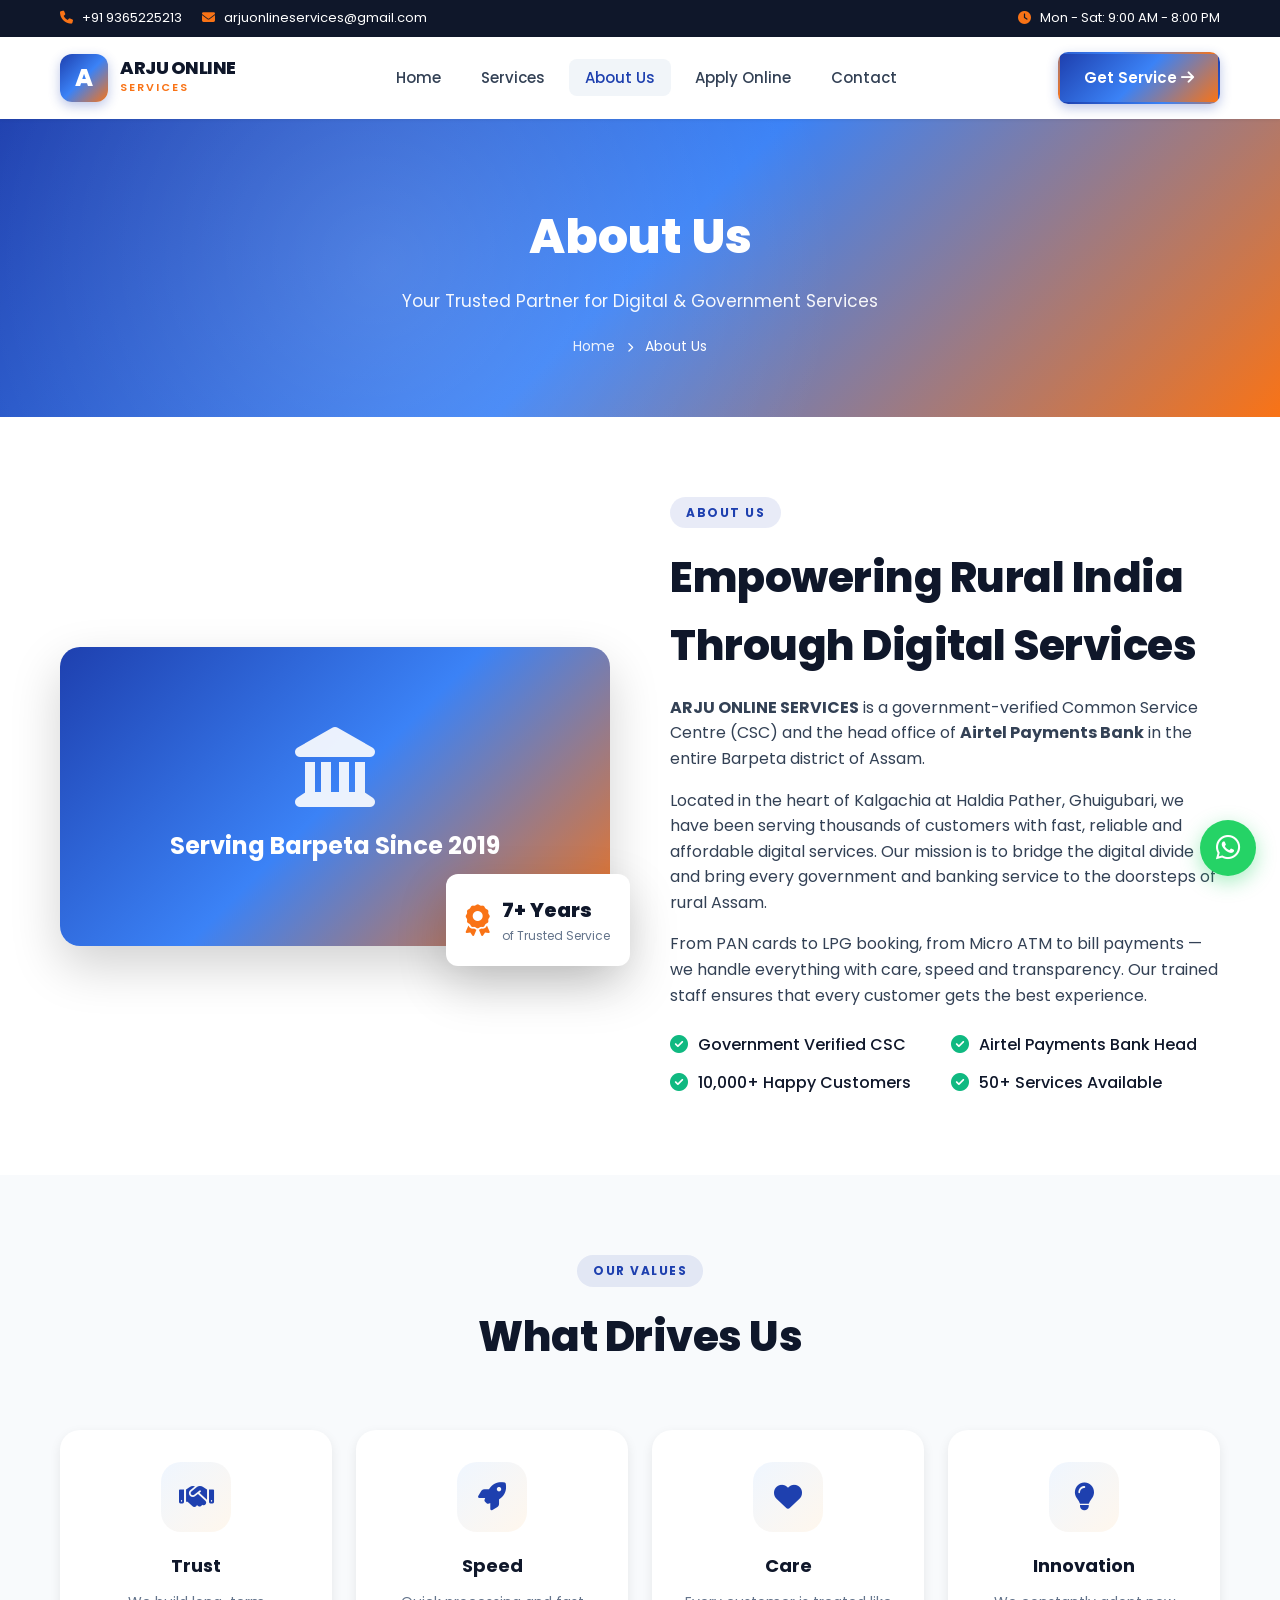
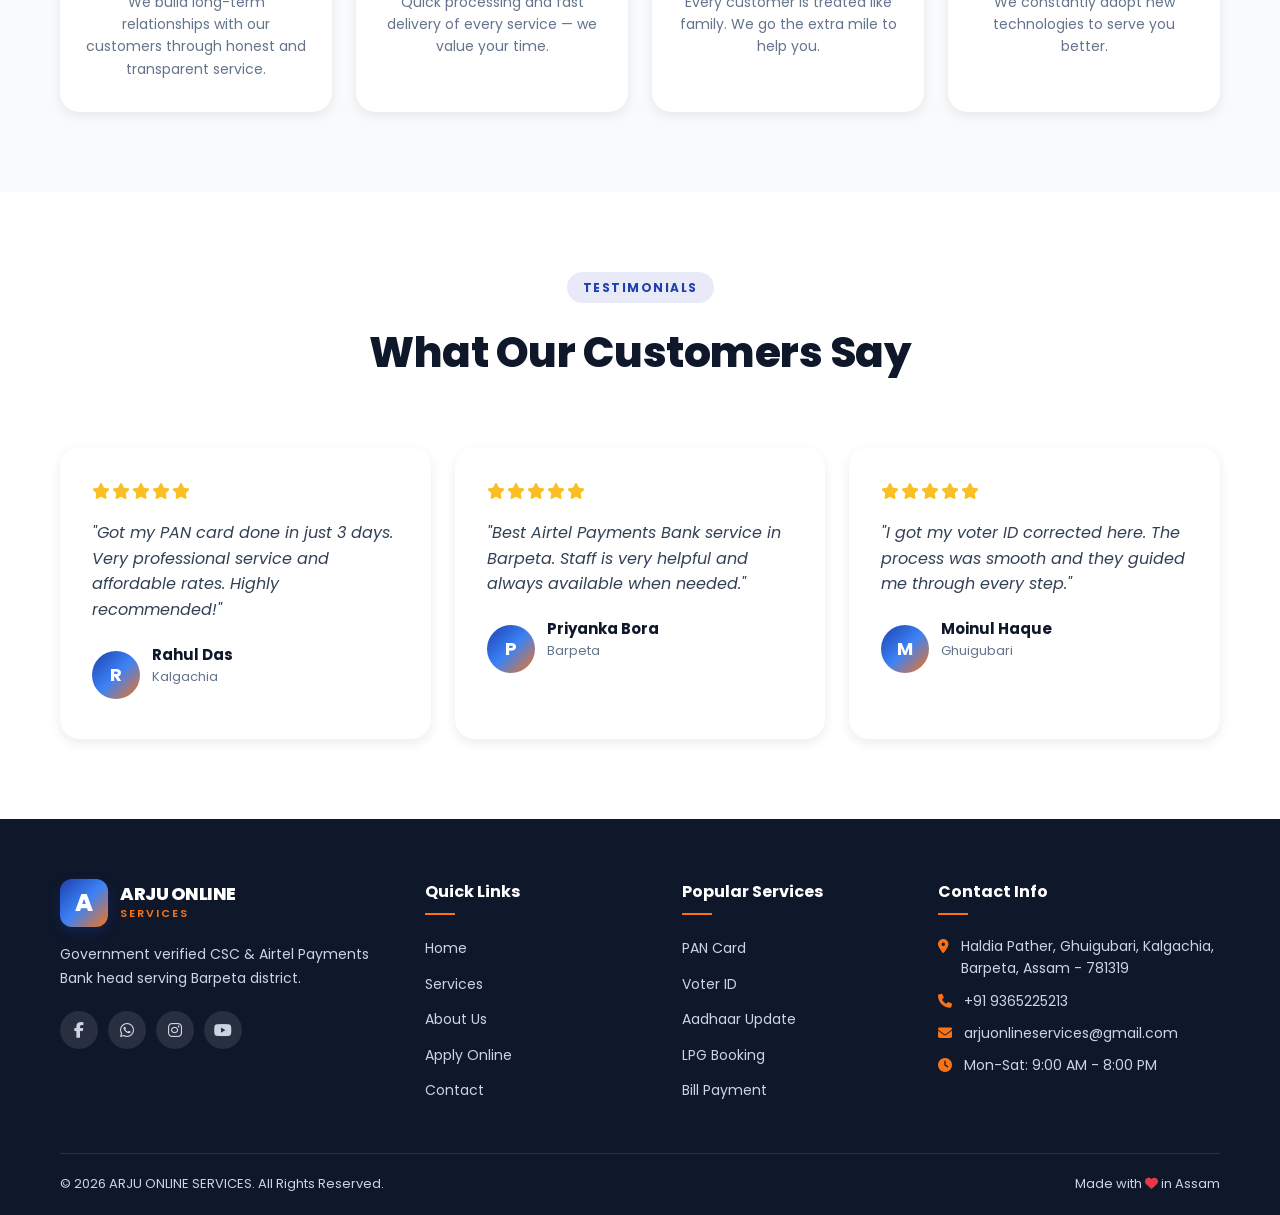
==== about.html @ af77f9fb "Add files via upload" ====
<!DOCTYPE html>
<html lang="en">
<head>
<meta charset="UTF-8" />
<meta name="viewport" content="width=device-width, initial-scale=1.0" />
<title>About Us | ARJU ONLINE SERVICES</title>
<link rel="stylesheet" href="styles.css" />
<link rel="stylesheet" href="https://cdnjs.cloudflare.com/ajax/libs/font-awesome/6.5.1/css/all.min.css" />
<link href="https://fonts.googleapis.com/css2?family=Poppins:wght@300;400;500;600;700;800&display=swap" rel="stylesheet">
</head>
<body>

<div class="top-bar">
  <div class="container top-bar-inner">
    <div class="top-left">
      <span><i class="fas fa-phone"></i> +91 9365225213</span>
      <span class="hide-mobile"><i class="fas fa-envelope"></i> arjuonlineservices@gmail.com</span>
    </div>
    <div class="top-right"><span><i class="fas fa-clock"></i> Mon - Sat: 9:00 AM - 8:00 PM</span></div>
  </div>
</div>

<header class="header" id="header">
  <div class="container nav-container">
    <a href="index.html" class="logo">
      <div class="logo-icon">A</div>
      <div class="logo-text"><h1>ARJU ONLINE</h1><p>SERVICES</p></div>
    </a>
    <nav class="nav" id="nav">
      <ul class="nav-list">
        <li><a href="index.html">Home</a></li>
        <li><a href="services.html">Services</a></li>
        <li><a href="about.html" class="active">About Us</a></li>
        <li><a href="apply.html">Apply Online</a></li>
        <li><a href="contact.html">Contact</a></li>
      </ul>
    </nav>
    <a href="apply.html" class="btn btn-primary nav-cta hide-mobile">Get Service <i class="fas fa-arrow-right"></i></a>
    <button class="menu-toggle" id="menuToggle"><i class="fas fa-bars"></i></button>
  </div>
</header>

<section class="page-header">
  <div class="container">
    <h1>About Us</h1>
    <p>Your Trusted Partner for Digital & Government Services</p>
    <div class="breadcrumb">
      <a href="index.html">Home</a> <i class="fas fa-chevron-right"></i> <span>About Us</span>
    </div>
  </div>
</section>

<section class="section">
  <div class="container">
    <div class="about-grid">
      <div class="about-image">
        <div class="about-img-box">
          <div class="about-badge"><i class="fas fa-award"></i><div><h4>7+ Years</h4><p>of Trusted Service</p></div></div>
          <div class="about-visual">
            <i class="fas fa-landmark"></i>
            <h3>Serving Barpeta Since 2019</h3>
          </div>
        </div>
      </div>
      <div class="about-content">
        <span class="section-tag">ABOUT US</span>
        <h2 class="section-title" style="text-align:left;">Empowering Rural India Through Digital Services</h2>
        <p><strong>ARJU ONLINE SERVICES</strong> is a government-verified Common Service Centre (CSC) and the head office of <strong>Airtel Payments Bank</strong> in the entire Barpeta district of Assam.</p>
        <p>Located in the heart of Kalgachia at Haldia Pather, Ghuigubari, we have been serving thousands of customers with fast, reliable and affordable digital services. Our mission is to bridge the digital divide and bring every government and banking service to the doorsteps of rural Assam.</p>
        <p>From PAN cards to LPG booking, from Micro ATM to bill payments — we handle everything with care, speed and transparency. Our trained staff ensures that every customer gets the best experience.</p>
        <div class="about-checklist">
          <div><i class="fas fa-check-circle"></i> Government Verified CSC</div>
          <div><i class="fas fa-check-circle"></i> Airtel Payments Bank Head</div>
          <div><i class="fas fa-check-circle"></i> 10,000+ Happy Customers</div>
          <div><i class="fas fa-check-circle"></i> 50+ Services Available</div>
        </div>
      </div>
    </div>
  </div>
</section>

<section class="section section-alt">
  <div class="container">
    <div class="section-header">
      <span class="section-tag">OUR VALUES</span>
      <h2 class="section-title">What Drives Us</h2>
    </div>
    <div class="values-grid">
      <div class="value-card">
        <div class="value-icon"><i class="fas fa-handshake"></i></div>
        <h3>Trust</h3>
        <p>We build long-term relationships with our customers through honest and transparent service.</p>
      </div>
      <div class="value-card">
        <div class="value-icon"><i class="fas fa-rocket"></i></div>
        <h3>Speed</h3>
        <p>Quick processing and fast delivery of every service — we value your time.</p>
      </div>
      <div class="value-card">
        <div class="value-icon"><i class="fas fa-heart"></i></div>
        <h3>Care</h3>
        <p>Every customer is treated like family. We go the extra mile to help you.</p>
      </div>
      <div class="value-card">
        <div class="value-icon"><i class="fas fa-lightbulb"></i></div>
        <h3>Innovation</h3>
        <p>We constantly adopt new technologies to serve you better.</p>
      </div>
    </div>
  </div>
</section>

<section class="section">
  <div class="container">
    <div class="section-header">
      <span class="section-tag">TESTIMONIALS</span>
      <h2 class="section-title">What Our Customers Say</h2>
    </div>
    <div class="testimonials-grid">
      <div class="testimonial">
        <div class="stars"><i class="fas fa-star"></i><i class="fas fa-star"></i><i class="fas fa-star"></i><i class="fas fa-star"></i><i class="fas fa-star"></i></div>
        <p>"Got my PAN card done in just 3 days. Very professional service and affordable rates. Highly recommended!"</p>
        <div class="testimonial-author">
          <div class="author-avatar">R</div>
          <div><h4>Rahul Das</h4><p>Kalgachia</p></div>
        </div>
      </div>
      <div class="testimonial">
        <div class="stars"><i class="fas fa-star"></i><i class="fas fa-star"></i><i class="fas fa-star"></i><i class="fas fa-star"></i><i class="fas fa-star"></i></div>
        <p>"Best Airtel Payments Bank service in Barpeta. Staff is very helpful and always available when needed."</p>
        <div class="testimonial-author">
          <div class="author-avatar">P</div>
          <div><h4>Priyanka Bora</h4><p>Barpeta</p></div>
        </div>
      </div>
      <div class="testimonial">
        <div class="stars"><i class="fas fa-star"></i><i class="fas fa-star"></i><i class="fas fa-star"></i><i class="fas fa-star"></i><i class="fas fa-star"></i></div>
        <p>"I got my voter ID corrected here. The process was smooth and they guided me through every step."</p>
        <div class="testimonial-author">
          <div class="author-avatar">M</div>
          <div><h4>Moinul Haque</h4><p>Ghuigubari</p></div>
        </div>
      </div>
    </div>
  </div>
</section>

<footer class="footer">
  <div class="container">
    <div class="footer-grid">
      <div class="footer-col">
        <div class="footer-logo"><div class="logo-icon">A</div><div class="logo-text"><h1>ARJU ONLINE</h1><p>SERVICES</p></div></div>
        <p class="footer-about">Government verified CSC & Airtel Payments Bank head serving Barpeta district.</p>
        <div class="social-links">
          <a href="#"><i class="fab fa-facebook-f"></i></a>
          <a href="#"><i class="fab fa-whatsapp"></i></a>
          <a href="#"><i class="fab fa-instagram"></i></a>
          <a href="#"><i class="fab fa-youtube"></i></a>
        </div>
      </div>
      <div class="footer-col">
        <h4>Quick Links</h4>
        <ul>
          <li><a href="index.html">Home</a></li>
          <li><a href="services.html">Services</a></li>
          <li><a href="about.html">About Us</a></li>
          <li><a href="apply.html">Apply Online</a></li>
          <li><a href="contact.html">Contact</a></li>
        </ul>
      </div>
      <div class="footer-col">
        <h4>Popular Services</h4>
        <ul>
          <li><a href="services.html">PAN Card</a></li>
          <li><a href="services.html">Voter ID</a></li>
          <li><a href="services.html">Aadhaar Update</a></li>
          <li><a href="services.html">LPG Booking</a></li>
          <li><a href="services.html">Bill Payment</a></li>
        </ul>
      </div>
      <div class="footer-col">
        <h4>Contact Info</h4>
        <ul class="contact-list">
          <li><i class="fas fa-map-marker-alt"></i> Haldia Pather, Ghuigubari, Kalgachia, Barpeta, Assam - 781319</li>
          <li><i class="fas fa-phone"></i> +91 9365225213</li>
          <li><i class="fas fa-envelope"></i> arjuonlineservices@gmail.com</li>
          <li><i class="fas fa-clock"></i> Mon-Sat: 9:00 AM - 8:00 PM</li>
        </ul>
      </div>
    </div>
    <div class="footer-bottom">
      <p>&copy; 2026 ARJU ONLINE SERVICES. All Rights Reserved.</p>
      <p>Made with <i class="fas fa-heart" style="color:#e63946;"></i> in Assam</p>
    </div>
  </div>
</footer>

<a href="https://wa.me/919365225213" class="whatsapp-float" target="_blank"><i class="fab fa-whatsapp"></i></a>
<script src="script.js"></script>
</body>
</html>
---- styles.css ----
/* ============ RESET & BASE ============ */
*, *::before, *::after { box-sizing: border-box; margin: 0; padding: 0; }

:root {
  --primary: #1e40af;
  --primary-dark: #1e3a8a;
  --primary-light: #3b82f6;
  --accent: #f97316;
  --accent-dark: #ea580c;
  --success: #10b981;
  --danger: #ef4444;
  --dark: #0f172a;
  --gray-900: #1e293b;
  --gray-700: #334155;
  --gray-500: #64748b;
  --gray-300: #cbd5e1;
  --gray-100: #f1f5f9;
  --gray-50: #f8fafc;
  --white: #ffffff;
  --gradient: linear-gradient(135deg, #1e40af 0%, #3b82f6 50%, #f97316 100%);
  --gradient-soft: linear-gradient(135deg, #eff6ff 0%, #fff7ed 100%);
  --shadow-sm: 0 1px 3px rgba(0,0,0,0.08);
  --shadow: 0 4px 12px rgba(0,0,0,0.08);
  --shadow-lg: 0 12px 32px rgba(0,0,0,0.12);
  --shadow-xl: 0 20px 50px rgba(0,0,0,0.18);
  --radius: 12px;
  --radius-lg: 20px;
  --transition: all 0.3s cubic-bezier(0.4, 0, 0.2, 1);
}

html { scroll-behavior: smooth; }

body {
  font-family: 'Poppins', 'Hind Siliguri', -apple-system, BlinkMacSystemFont, sans-serif;
  color: var(--gray-700);
  line-height: 1.6;
  background: var(--white);
  overflow-x: hidden;
}

img { max-width: 100%; display: block; }
a { text-decoration: none; color: inherit; }
ul { list-style: none; }
button { cursor: pointer; border: none; background: none; font-family: inherit; }

.container { max-width: 1200px; margin: 0 auto; padding: 0 20px; }

/* ============ TOP BAR ============ */
.top-bar {
  background: var(--dark);
  color: var(--white);
  font-size: 13px;
  padding: 8px 0;
}
.top-bar-inner { display: flex; justify-content: space-between; align-items: center; flex-wrap: wrap; gap: 10px; }
.top-left, .top-right { display: flex; gap: 20px; align-items: center; flex-wrap: wrap; }
.top-bar i { color: var(--accent); margin-right: 6px; }

/* ============ HEADER ============ */
.header {
  background: var(--white);
  box-shadow: var(--shadow-sm);
  position: sticky;
  top: 0;
  z-index: 1000;
  transition: var(--transition);
}
.header.scrolled { box-shadow: var(--shadow); }
.nav-container { display: flex; justify-content: space-between; align-items: center; padding: 15px 20px; }

.logo { display: flex; align-items: center; gap: 12px; }
.logo-icon {
  width: 48px; height: 48px;
  background: var(--gradient);
  color: var(--white);
  border-radius: 12px;
  display: flex; align-items: center; justify-content: center;
  font-weight: 800; font-size: 24px;
  box-shadow: 0 4px 12px rgba(30,64,175,0.3);
}
.logo-text h1 { font-size: 18px; font-weight: 800; color: var(--dark); line-height: 1; letter-spacing: -0.5px; }
.logo-text p { font-size: 11px; font-weight: 600; color: var(--accent); letter-spacing: 2px; margin-top: 2px; }

.nav-list { display: flex; gap: 8px; align-items: center; }
.nav-list a {
  padding: 8px 16px;
  font-weight: 500;
  color: var(--gray-700);
  border-radius: 8px;
  transition: var(--transition);
  font-size: 15px;
}
.nav-list a:hover, .nav-list a.active { color: var(--primary); background: var(--gray-100); }

.menu-toggle { display: none; font-size: 24px; color: var(--dark); }

/* ============ BUTTONS ============ */
.btn {
  display: inline-flex; align-items: center; gap: 8px;
  padding: 12px 24px;
  border-radius: 10px;
  font-weight: 600;
  font-size: 15px;
  transition: var(--transition);
  cursor: pointer;
  border: 2px solid transparent;
  text-align: center;
  justify-content: center;
}
.btn-primary { background: var(--gradient); color: var(--white); box-shadow: 0 4px 12px rgba(30,64,175,0.3); }
.btn-primary:hover { transform: translateY(-2px); box-shadow: 0 8px 20px rgba(30,64,175,0.4); }
.btn-outline { border-color: var(--primary); color: var(--primary); background: var(--white); }
.btn-outline:hover { background: var(--primary); color: var(--white); }
.btn-light { background: var(--white); color: var(--primary); }
.btn-light:hover { transform: translateY(-2px); box-shadow: var(--shadow-lg); }
.btn-outline-light { border-color: var(--white); color: var(--white); }
.btn-outline-light:hover { background: var(--white); color: var(--primary); }
.btn-whatsapp { background: #25D366; color: var(--white); }
.btn-whatsapp:hover { background: #1ebe5a; transform: translateY(-2px); }
.btn-lg { padding: 16px 32px; font-size: 16px; }
.btn-block { width: 100%; }

/* ============ HERO ============ */
.hero {
  position: relative;
  padding: 80px 0 100px;
  overflow: hidden;
  background: var(--gradient-soft);
}
.hero-bg {
  position: absolute; inset: 0;
  background: radial-gradient(circle at 20% 30%, rgba(30,64,175,0.08) 0%, transparent 50%),
              radial-gradient(circle at 80% 70%, rgba(249,115,22,0.08) 0%, transparent 50%);
}
.hero-content { display: grid; grid-template-columns: 1.2fr 1fr; gap: 60px; align-items: center; position: relative; }
.hero-badge {
  display: inline-flex; align-items: center; gap: 8px;
  background: var(--white);
  padding: 8px 16px;
  border-radius: 100px;
  font-size: 13px;
  font-weight: 600;
  color: var(--primary);
  box-shadow: var(--shadow);
  margin-bottom: 20px;
}
.hero-badge i { color: var(--accent); }
.hero-title { font-size: clamp(32px, 5vw, 54px); font-weight: 800; color: var(--dark); line-height: 1.1; margin-bottom: 20px; letter-spacing: -1px; }
.text-gradient { background: var(--gradient); -webkit-background-clip: text; -webkit-text-fill-color: transparent; background-clip: text; }
.hero-desc { font-size: 17px; color: var(--gray-500); margin-bottom: 32px; max-width: 540px; }
.hero-buttons { display: flex; gap: 16px; flex-wrap: wrap; margin-bottom: 48px; }
.hero-stats { display: flex; gap: 40px; flex-wrap: wrap; }
.stat h3 { font-size: 32px; font-weight: 800; color: var(--primary); line-height: 1; }
.stat p { font-size: 13px; color: var(--gray-500); margin-top: 4px; }

.hero-image { position: relative; height: 420px; }
.hero-card {
  position: absolute;
  background: var(--white);
  padding: 16px 20px;
  border-radius: 16px;
  box-shadow: var(--shadow-lg);
  display: flex; align-items: center; gap: 12px;
  font-weight: 600;
  color: var(--dark);
  animation: float 3s ease-in-out infinite;
}
.hero-card i { font-size: 24px; }
.card-1 { top: 10%; left: 10%; animation-delay: 0s; }
.card-1 i { color: #f97316; }
.card-2 { top: 30%; right: 5%; animation-delay: 0.5s; }
.card-2 i { color: #eab308; }
.card-3 { bottom: 30%; left: 5%; animation-delay: 1s; }
.card-3 i { color: #dc2626; }
.card-4 { bottom: 10%; right: 15%; animation-delay: 1.5s; }
.card-4 i { color: #16a34a; }
.card-5 { top: 55%; left: 40%; animation-delay: 2s; }
.card-5 i { color: #2563eb; }

@keyframes float { 0%,100% { transform: translateY(0); } 50% { transform: translateY(-12px); } }

/* ============ MARQUEE ============ */
.marquee {
  background: var(--primary);
  color: var(--white);
  padding: 14px 0;
  overflow: hidden;
  white-space: nowrap;
}
.marquee-content { display: inline-block; animation: scroll 30s linear infinite; font-weight: 500; font-size: 14px; }
.marquee-content span { margin: 0 20px; }
@keyframes scroll { 0% { transform: translateX(0); } 100% { transform: translateX(-50%); } }

/* ============ SECTIONS ============ */
.section { padding: 80px 0; }
.section-alt { background: var(--gray-50); }
.section-header { text-align: center; max-width: 700px; margin: 0 auto 60px; }
.section-tag {
  display: inline-block;
  background: rgba(30,64,175,0.1);
  color: var(--primary);
  padding: 6px 16px;
  border-radius: 100px;
  font-size: 12px;
  font-weight: 700;
  letter-spacing: 1.5px;
  margin-bottom: 16px;
}
.section-title { font-size: clamp(28px, 4vw, 42px); font-weight: 800; color: var(--dark); margin-bottom: 16px; letter-spacing: -0.5px; }
.section-desc { color: var(--gray-500); font-size: 17px; }
.center-action { text-align: center; margin-top: 50px; }

/* ============ SERVICE CARDS (Home) ============ */
.services-grid { display: grid; grid-template-columns: repeat(auto-fit, minmax(280px, 1fr)); gap: 24px; }
.service-card {
  background: var(--white);
  padding: 32px 24px;
  border-radius: var(--radius-lg);
  box-shadow: var(--shadow);
  transition: var(--transition);
  border: 1px solid var(--gray-100);
  position: relative;
  overflow: hidden;
}
.service-card::before {
  content: '';
  position: absolute;
  top: 0; left: 0; right: 0; height: 3px;
  background: var(--gradient);
  transform: scaleX(0);
  transform-origin: left;
  transition: transform 0.4s ease;
}
.service-card:hover { transform: translateY(-8px); box-shadow: var(--shadow-xl); }
.service-card:hover::before { transform: scaleX(1); }
.service-icon {
  width: 64px; height: 64px;
  border-radius: 16px;
  display: flex; align-items: center; justify-content: center;
  font-size: 26px;
  color: var(--white);
  margin-bottom: 20px;
  box-shadow: var(--shadow);
}
.service-card h3 { font-size: 20px; font-weight: 700; color: var(--dark); margin-bottom: 10px; }
.service-card p { color: var(--gray-500); font-size: 14px; margin-bottom: 16px; }
.service-link { color: var(--primary); font-weight: 600; font-size: 14px; display: inline-flex; align-items: center; gap: 6px; transition: var(--transition); }
.service-link:hover { gap: 10px; }

/* ============ FEATURES ============ */
.features-grid { display: grid; grid-template-columns: repeat(auto-fit, minmax(240px, 1fr)); gap: 30px; }
.feature { text-align: center; padding: 20px; }
.feature-icon {
  width: 80px; height: 80px;
  background: var(--gradient);
  border-radius: 20px;
  display: flex; align-items: center; justify-content: center;
  font-size: 32px;
  color: var(--white);
  margin: 0 auto 20px;
  box-shadow: 0 8px 20px rgba(30,64,175,0.3);
}
.feature h3 { font-size: 20px; font-weight: 700; color: var(--dark); margin-bottom: 10px; }
.feature p { color: var(--gray-500); font-size: 14px; }

/* ============ CTA ============ */
.cta-section {
  background: var(--gradient);
  padding: 80px 0;
  text-align: center;
  color: var(--white);
  position: relative;
  overflow: hidden;
}
.cta-section::before {
  content: '';
  position: absolute;
  top: -50%; left: -50%;
  width: 200%; height: 200%;
  background: radial-gradient(circle, rgba(255,255,255,0.1) 0%, transparent 50%);
}
.cta-content { position: relative; }
.cta-content h2 { font-size: clamp(28px, 4vw, 42px); font-weight: 800; margin-bottom: 16px; }
.cta-content p { font-size: 17px; margin-bottom: 32px; opacity: 0.95; }
.cta-buttons { display: flex; gap: 16px; justify-content: center; flex-wrap: wrap; }

/* ============ PAGE HEADER ============ */
.page-header {
  background: var(--gradient);
  color: var(--white);
  padding: 80px 0 60px;
  text-align: center;
  position: relative;
  overflow: hidden;
}
.page-header::before {
  content: '';
  position: absolute; inset: 0;
  background: radial-gradient(circle at 30% 50%, rgba(255,255,255,0.15) 0%, transparent 50%);
}
.page-header h1 { font-size: clamp(32px, 5vw, 48px); font-weight: 800; margin-bottom: 12px; position: relative; }
.page-header p { font-size: 17px; opacity: 0.95; position: relative; }
.breadcrumb { margin-top: 20px; font-size: 14px; position: relative; }
.breadcrumb a { color: var(--white); opacity: 0.9; }
.breadcrumb a:hover { opacity: 1; text-decoration: underline; }
.breadcrumb i { margin: 0 8px; font-size: 10px; }

/* ============ SERVICES FULL GRID ============ */
.filter-bar {
  display: flex; gap: 10px; flex-wrap: wrap;
  justify-content: center;
  margin-bottom: 40px;
}
.filter-btn {
  padding: 10px 20px;
  background: var(--white);
  color: var(--gray-700);
  border: 2px solid var(--gray-100);
  border-radius: 100px;
  font-weight: 600;
  font-size: 14px;
  transition: var(--transition);
}
.filter-btn:hover { border-color: var(--primary); color: var(--primary); }
.filter-btn.active { background: var(--primary); color: var(--white); border-color: var(--primary); }

.services-full-grid { display: grid; grid-template-columns: repeat(auto-fill, minmax(260px, 1fr)); gap: 20px; }
.service-card-full {
  background: var(--white);
  padding: 24px;
  border-radius: var(--radius);
  box-shadow: var(--shadow);
  transition: var(--transition);
  border: 1px solid var(--gray-100);
  position: relative;
}
.service-card-full:hover { transform: translateY(-5px); box-shadow: var(--shadow-lg); }
.service-card-full .service-icon {
  width: 56px; height: 56px;
  background: var(--gradient);
  font-size: 22px;
  margin-bottom: 16px;
}
.service-card-full h3 { font-size: 17px; font-weight: 700; color: var(--dark); margin-bottom: 8px; }
.service-card-full p { font-size: 13px; color: var(--gray-500); }
.service-tag {
  position: absolute;
  top: 16px; right: 16px;
  background: var(--accent);
  color: var(--white);
  padding: 4px 10px;
  border-radius: 100px;
  font-size: 10px;
  font-weight: 700;
  letter-spacing: 0.5px;
}

/* ============ ABOUT ============ */
.about-grid { display: grid; grid-template-columns: 1fr 1fr; gap: 60px; align-items: center; }
.about-img-box { position: relative; }
.about-visual {
  background: var(--gradient);
  border-radius: var(--radius-lg);
  padding: 80px 40px;
  text-align: center;
  color: var(--white);
  box-shadow: var(--shadow-xl);
}
.about-visual i { font-size: 80px; margin-bottom: 20px; opacity: 0.9; }
.about-visual h3 { font-size: 24px; font-weight: 700; }
.about-badge {
  position: absolute;
  bottom: -20px; right: -20px;
  background: var(--white);
  padding: 20px;
  border-radius: var(--radius);
  box-shadow: var(--shadow-xl);
  display: flex; align-items: center; gap: 12px;
}
.about-badge i { font-size: 32px; color: var(--accent); }
.about-badge h4 { font-size: 20px; font-weight: 800; color: var(--dark); }
.about-badge p { font-size: 12px; color: var(--gray-500); }
.about-content .section-title { text-align: left; }
.about-content p { margin-bottom: 16px; color: var(--gray-700); }
.about-checklist { display: grid; grid-template-columns: 1fr 1fr; gap: 12px; margin-top: 24px; }
.about-checklist div { display: flex; align-items: center; gap: 10px; font-weight: 500; color: var(--dark); }
.about-checklist i { color: var(--success); font-size: 18px; }

.values-grid { display: grid; grid-template-columns: repeat(auto-fit, minmax(220px, 1fr)); gap: 24px; }
.value-card {
  background: var(--white);
  padding: 32px 24px;
  border-radius: var(--radius-lg);
  text-align: center;
  box-shadow: var(--shadow);
  transition: var(--transition);
}
.value-card:hover { transform: translateY(-5px); box-shadow: var(--shadow-lg); }
.value-icon {
  width: 70px; height: 70px;
  background: var(--gradient-soft);
  border-radius: 20px;
  display: flex; align-items: center; justify-content: center;
  font-size: 28px;
  color: var(--primary);
  margin: 0 auto 20px;
}
.value-card h3 { font-size: 18px; font-weight: 700; color: var(--dark); margin-bottom: 10px; }
.value-card p { font-size: 14px; color: var(--gray-500); }

.testimonials-grid { display: grid; grid-template-columns: repeat(auto-fit, minmax(280px, 1fr)); gap: 24px; }
.testimonial {
  background: var(--white);
  padding: 32px;
  border-radius: var(--radius-lg);
  box-shadow: var(--shadow);
  transition: var(--transition);
}
.testimonial:hover { transform: translateY(-5px); box-shadow: var(--shadow-lg); }
.stars { color: #fbbf24; margin-bottom: 16px; }
.stars i { margin-right: 2px; }
.testimonial p { color: var(--gray-700); font-style: italic; margin-bottom: 20px; }
.testimonial-author { display: flex; align-items: center; gap: 12px; }
.author-avatar {
  width: 48px; height: 48px;
  background: var(--gradient);
  color: var(--white);
  border-radius: 50%;
  display: flex; align-items: center; justify-content: center;
  font-weight: 700;
  font-size: 18px;
}
.testimonial-author h4 { font-size: 15px; font-weight: 700; color: var(--dark); }
.testimonial-author p { font-size: 13px; color: var(--gray-500); font-style: normal; }

/* ============ CONTACT ============ */
.contact-grid { display: grid; grid-template-columns: 1fr 1.2fr; gap: 40px; }
.contact-info h2, .contact-form-wrap h2 { font-size: 28px; font-weight: 800; color: var(--dark); margin-bottom: 16px; }
.contact-info > p { color: var(--gray-500); margin-bottom: 32px; }
.info-card {
  display: flex; gap: 16px;
  padding: 20px;
  background: var(--white);
  border-radius: var(--radius);
  box-shadow: var(--shadow);
  margin-bottom: 16px;
  transition: var(--transition);
}
.info-card:hover { transform: translateX(5px); box-shadow: var(--shadow-lg); }
.info-icon {
  width: 48px; height: 48px;
  background: var(--gradient);
  color: var(--white);
  border-radius: 12px;
  display: flex; align-items: center; justify-content: center;
  font-size: 18px;
  flex-shrink: 0;
}
.info-card h4 { font-size: 15px; font-weight: 700; color: var(--dark); margin-bottom: 4px; }
.info-card p { font-size: 14px; color: var(--gray-500); line-height: 1.5; }

.contact-form-wrap {
  background: var(--white);
  padding: 40px;
  border-radius: var(--radius-lg);
  box-shadow: var(--shadow-lg);
}

/* ============ FORMS ============ */
.form-row { display: grid; grid-template-columns: 1fr 1fr; gap: 16px; }
.form-group { margin-bottom: 20px; }
.form-group label { display: block; font-weight: 600; color: var(--dark); margin-bottom: 8px; font-size: 14px; }
.form-group input, .form-group select, .form-group textarea {
  width: 100%;
  padding: 12px 16px;
  border: 2px solid var(--gray-100);
  border-radius: 10px;
  font-family: inherit;
  font-size: 15px;
  color: var(--dark);
  background: var(--white);
  transition: var(--transition);
}
.form-group input:focus, .form-group select:focus, .form-group textarea:focus {
  outline: none;
  border-color: var(--primary);
  box-shadow: 0 0 0 4px rgba(30,64,175,0.1);
}
.form-group textarea { resize: vertical; min-height: 100px; }
.form-check { display: flex; gap: 10px; align-items: flex-start; margin-bottom: 20px; font-size: 13px; color: var(--gray-500); }
.form-check input { margin-top: 3px; accent-color: var(--primary); }

/* ============ APPLY PAGE ============ */
.apply-wrapper { display: grid; grid-template-columns: 1fr 1.4fr; gap: 40px; align-items: start; }
.apply-info {
  background: var(--gradient);
  color: var(--white);
  padding: 40px;
  border-radius: var(--radius-lg);
  position: sticky;
  top: 100px;
}
.apply-info h2 { font-size: 28px; font-weight: 800; margin-bottom: 30px; }
.step { display: flex; gap: 16px; margin-bottom: 24px; }
.step-num {
  width: 40px; height: 40px;
  background: rgba(255,255,255,0.2);
  border-radius: 50%;
  display: flex; align-items: center; justify-content: center;
  font-weight: 800;
  flex-shrink: 0;
}
.step h4 { font-size: 16px; font-weight: 700; margin-bottom: 4px; }
.step p { font-size: 13px; opacity: 0.9; }
.apply-help { margin-top: 30px; padding-top: 30px; border-top: 1px solid rgba(255,255,255,0.2); }
.apply-help h4 { font-size: 18px; font-weight: 700; margin-bottom: 10px; display: flex; align-items: center; gap: 8px; }
.apply-help p { font-size: 14px; opacity: 0.9; margin-bottom: 16px; }
.apply-help .btn { margin-bottom: 10px; }

.apply-form-wrap {
  background: var(--white);
  padding: 40px;
  border-radius: var(--radius-lg);
  box-shadow: var(--shadow-lg);
}
.apply-form-wrap h2 { font-size: 28px; font-weight: 800; color: var(--dark); margin-bottom: 24px; }

/* ============ MAP ============ */
.map-container { width: 100%; }
.map-container iframe { display: block; width: 100%; }

/* ============ FOOTER ============ */
.footer { background: var(--dark); color: var(--gray-300); padding: 60px 0 0; }
.footer-grid { display: grid; grid-template-columns: 1.5fr 1fr 1fr 1.3fr; gap: 40px; margin-bottom: 40px; }
.footer-logo { display: flex; align-items: center; gap: 12px; margin-bottom: 16px; }
.footer-logo .logo-text h1 { color: var(--white); }
.footer-about { font-size: 14px; line-height: 1.7; margin-bottom: 20px; }
.social-links { display: flex; gap: 10px; }
.social-links a {
  width: 38px; height: 38px;
  background: rgba(255,255,255,0.1);
  border-radius: 50%;
  display: flex; align-items: center; justify-content: center;
  transition: var(--transition);
}
.social-links a:hover { background: var(--gradient); transform: translateY(-3px); }
.footer-col h4 { color: var(--white); font-size: 16px; font-weight: 700; margin-bottom: 20px; position: relative; padding-bottom: 10px; }
.footer-col h4::after { content: ''; position: absolute; bottom: 0; left: 0; width: 30px; height: 2px; background: var(--accent); }
.footer-col ul li { margin-bottom: 10px; }
.footer-col ul a { font-size: 14px; transition: var(--transition); }
.footer-col ul a:hover { color: var(--accent); padding-left: 5px; }
.contact-list li { display: flex; gap: 12px; font-size: 14px; align-items: flex-start; }
.contact-list i { color: var(--accent); margin-top: 4px; flex-shrink: 0; }
.footer-bottom {
  border-top: 1px solid rgba(255,255,255,0.1);
  padding: 20px 0;
  text-align: center;
  font-size: 13px;
  display: flex; justify-content: space-between; flex-wrap: wrap; gap: 10px;
}

/* ============ WHATSAPP FLOAT ============ */
.whatsapp-float {
  position: fixed;
  bottom: 24px; right: 24px;
  width: 56px; height: 56px;
  background: #25D366;
  color: var(--white);
  border-radius: 50%;
  display: flex; align-items: center; justify-content: center;
  font-size: 28px;
  box-shadow: 0 6px 20px rgba(37,211,102,0.4);
  z-index: 999;
  transition: var(--transition);
  animation: pulse 2s infinite;
}
.whatsapp-float:hover { transform: scale(1.1); }
@keyframes pulse {
  0%, 100% { box-shadow: 0 6px 20px rgba(37,211,102,0.4); }
  50% { box-shadow: 0 6px 20px rgba(37,211,102,0.4), 0 0 0 15px rgba(37,211,102,0); }
}

/* ============ UTILITIES ============ */
.hide-mobile { display: inline; }

/* ============ RESPONSIVE ============ */
@media (max-width: 968px) {
  .hero-content, .about-grid, .contact-grid, .apply-wrapper { grid-template-columns: 1fr; gap: 40px; }
  .hero-image { height: 300px; }
  .footer-grid { grid-template-columns: 1fr 1fr; }
  .about-info { position: static; }
}

@media (max-width: 768px) {
  .hide-mobile { display: none !important; }
  .menu-toggle { display: block; }
  .nav { 
    position: fixed;
    top: 78px; left: 0; right: 0;
    background: var(--white);
    box-shadow: var(--shadow-lg);
    max-height: 0;
    overflow: hidden;
    transition: max-height 0.3s ease;
  }
  .nav.open { max-height: 400px; }
  .nav-list { flex-direction: column; padding: 20px; gap: 4px; }
  .nav-list a { display: block; padding: 12px 16px; }
  .nav-cta { display: none; }
  .hero { padding: 50px 0 70px; }
  .hero-title { font-size: 32px; }
  .hero-stats { gap: 24px; }
  .stat h3 { font-size: 24px; }
  .section { padding: 60px 0; }
  .form-row { grid-template-columns: 1fr; }
  .footer-grid { grid-template-columns: 1fr; gap: 30px; }
  .footer-bottom { flex-direction: column; text-align: center; }
  .contact-form-wrap, .apply-form-wrap, .apply-info { padding: 24px; }
  .about-badge { position: static; margin-top: 20px; display: inline-flex; }
  .about-checklist { grid-template-columns: 1fr; }
  .whatsapp-float { width: 50px; height: 50px; font-size: 24px; bottom: 16px; right: 16px; }
}

@media (max-width: 480px) {
  .hero-buttons { flex-direction: column; }
  .hero-buttons .btn { width: 100%; }
  .top-bar-inner { justify-content: center; text-align: center; }
  .top-left, .top-right { justify-content: center; }
  .cta-buttons { flex-direction: column; }
  .cta-buttons .btn { width: 100%; max-width: 300px; }
}
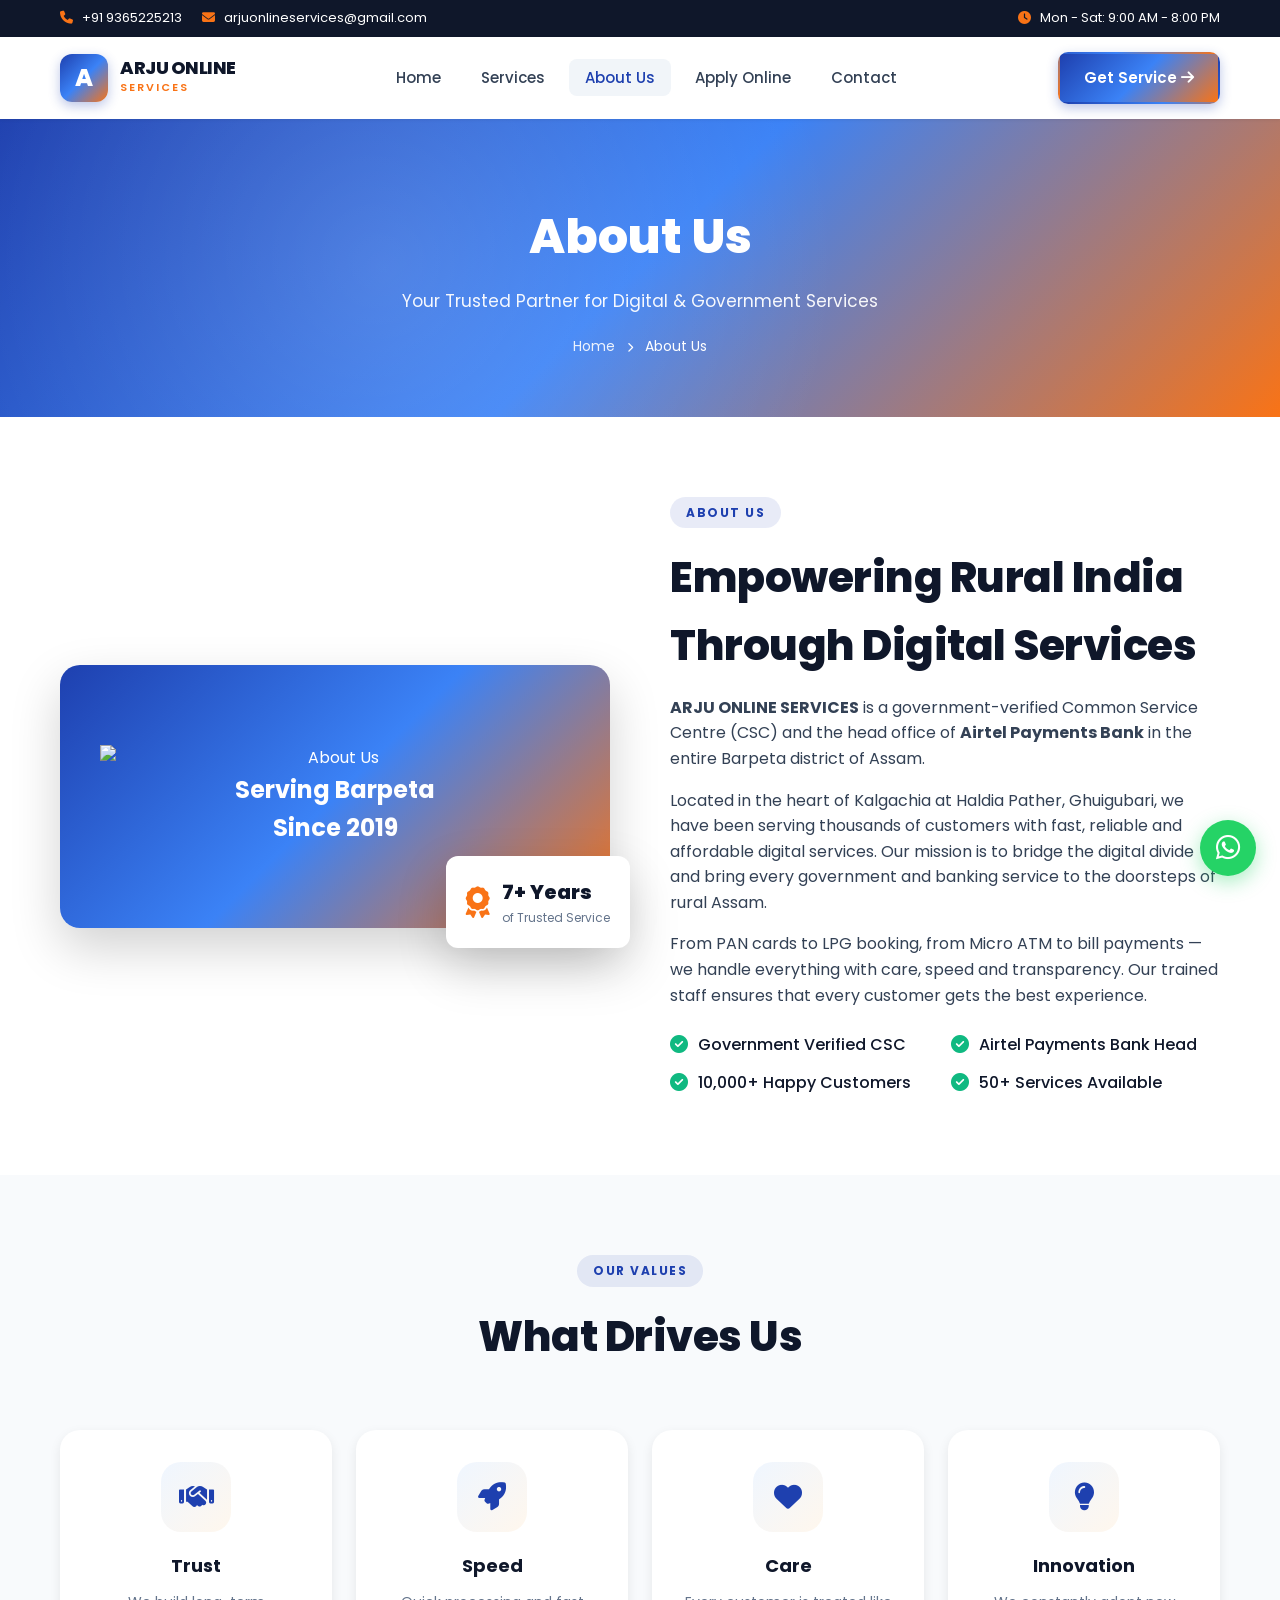
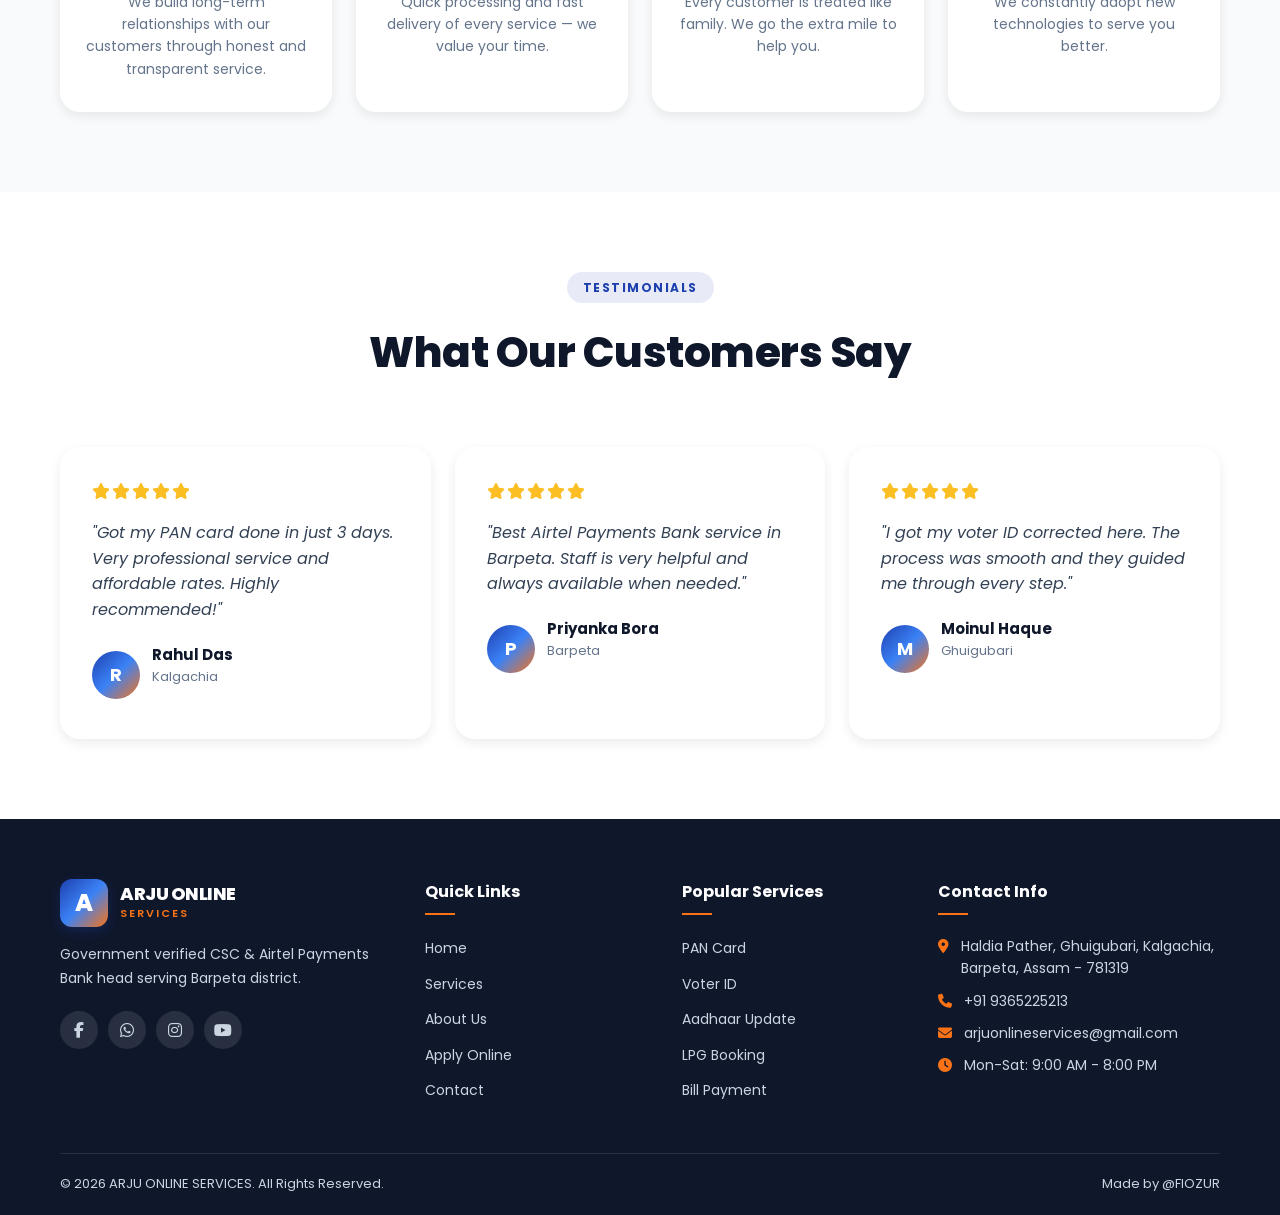
==== commit fe73a623: "Update about section and footer content" ====
--- a/about.html
+++ b/about.html
@@ -57,9 +57,9 @@
         <div class="about-img-box">
           <div class="about-badge"><i class="fas fa-award"></i><div><h4>7+ Years</h4><p>of Trusted Service</p></div></div>
           <div class="about-visual">
-            <i class="fas fa-landmark"></i>
-            <h3>Serving Barpeta Since 2019</h3>
-          </div>
+    <img src="images/about.jpeg" alt="About Us" class="about-visual-img">
+    <h3>Serving Barpeta<br>Since 2019</h3>
+</div>
         </div>
       </div>
       <div class="about-content">
@@ -190,12 +190,11 @@
     </div>
     <div class="footer-bottom">
       <p>&copy; 2026 ARJU ONLINE SERVICES. All Rights Reserved.</p>
-      <p>Made with <i class="fas fa-heart" style="color:#e63946;"></i> in Assam</p>
+            <p>Made by <a href="https://instagram.com/fiozur">@FIOZUR</a></p>
     </div>
   </div>
 </footer>
-
 <a href="https://wa.me/919365225213" class="whatsapp-float" target="_blank"><i class="fab fa-whatsapp"></i></a>
 <script src="script.js"></script>
 </body>
-</html>+</html>
